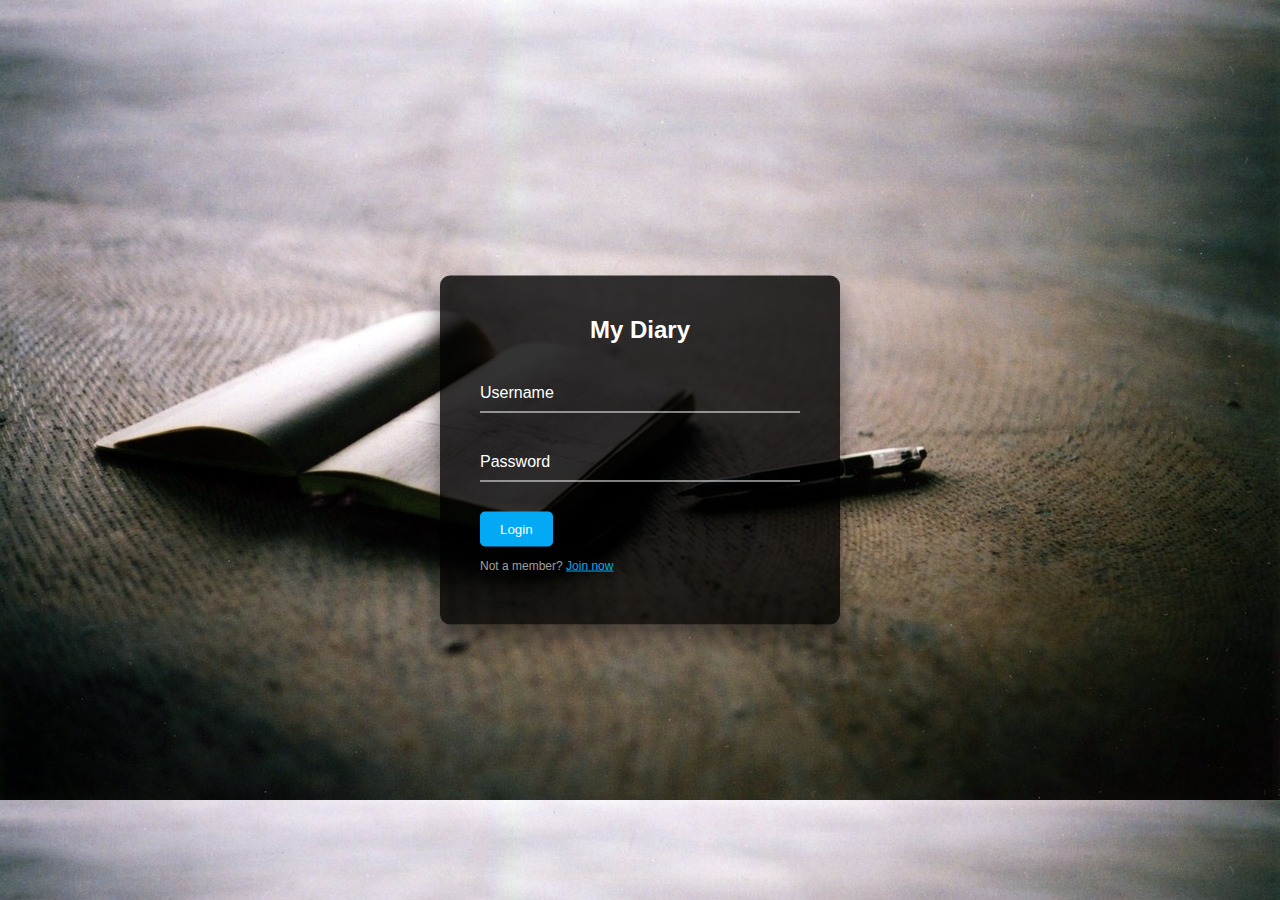
==== UI/templates/index.html @ f1627063 "add login page" ====
<!DOCTYPE html>
<html lang="en">

<head>
    <meta charset="UTF-8">
    <meta name="viewport" content="width=device-width, initial-scale=1.0">
    <meta http-equiv="X-UA-Compatible" content="ie=edge">
    <title>MyDiary | Login</title>

    <link rel="stylesheet" href="../css/style.css">
</head>

<body>
    <div class="box">
        <h2>My Diary</h2>
        <form id="login" method="post" action="#">
            <div class="inputBox">
                <input type="text" name="username" required="required" />
                <label>Username</label>
            </div>
            <div class="inputBox">
                <input type="password" name="password" required="required"/>
                <label>Password</label>
            </div>
            <input type="submit" name="login_button" value="Login"/>

            <p class="link">Not a member?
                <a href="#">Join now</a>
            </p>
        </form>
    </div>
</body>

</html>
---- UI/css/style.css ----
body{
    margin: 0;
    padding: 0;
    font-family: sans-serif;
    background: url(../images/background_image.jpg);
    background-size: cover;
}
.box{
    position: absolute;
    top: 50%;
    left: 50%;
    transform: translate(-50%,-50%);
    width: 400px;
    padding: 40px;
    background: rgba(0, 0, 0, .8);
    box-sizing: border-box;
    box-shadow: 0 15px 25px rgba(0, 0, 0, .5);
    border-radius: 10px;
}
.box h2{
    margin: 0 0 30px;
    padding: 0;
    color: #fff;
    text-align: center;
}
.box .inputBox{
    position: relative;
}
.box .inputBox input{
    width: 100%;
    padding: 10px 0;
    font-size: 16px;
    color: #fff;
    margin-bottom: 30px;
    border: none;
    border-bottom: 1px solid #fff;
    outline: none;
    background: transparent;
}
.box .inputBox label{
    position: absolute;
    top: 0;
    left: 0;
    padding: 10px 0;
    font-size: 16px;
    color: #fff;
    pointer-events: none;
    transition: .5s;
}
.box .inputBox input:focus ~ label{
    top: -18px;
    left: 0;
    color: #03a9f4;
    font-size: 12px;
}
.box input[type="submit"]{
    background: transparent;
    border: none;
    outline: none;
    color: #fff;
    background: #03a9f4;
    padding: 10px 20px;
    cursor: pointer;
    border-radius: 5px;
}
.box .link{
    color: rgba(255, 255, 255, 0.623);
    font-size: 12px;
}
.box .link a{
    color: #03a9f4;
    font-size: 12px;
}
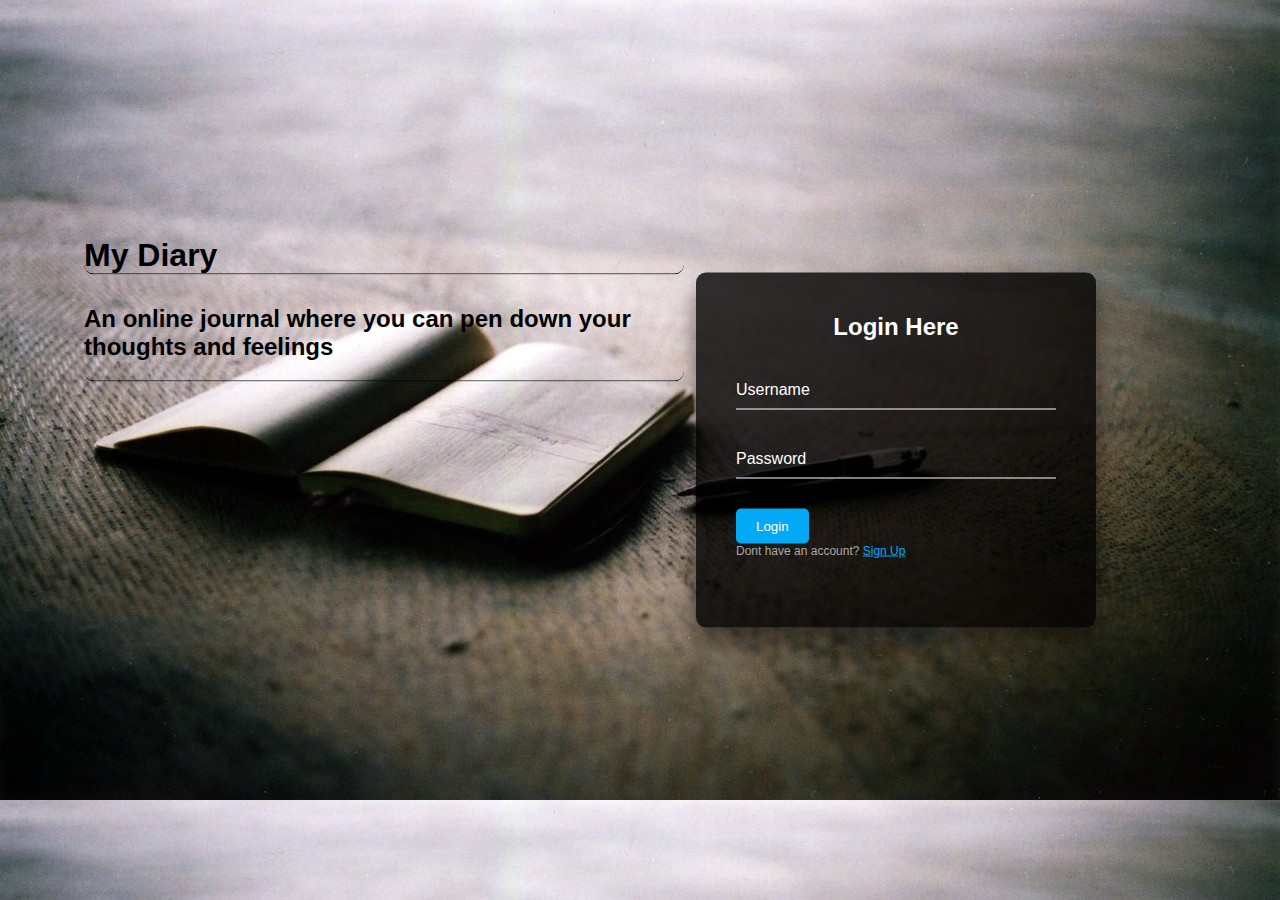
==== commit 3c0b0374: "add homepage" ====
--- a/UI/templates/index.html
+++ b/UI/templates/index.html
@@ -10,22 +10,28 @@
     <link rel="stylesheet" href="../css/style.css">
 </head>
 
-<body>
-    <div class="box">
-        <h2>My Diary</h2>
-        <form id="login" method="post" action="#">
+<body class="signup">
+    <div class="login-menu">
+        <h1>My Diary</h1>
+        <div class="contents">
+            <h2>An online journal where you can pen down your thoughts and feelings</h2>
+        </div>
+    </div>
+    <div class="signup-box">
+        <h2>Login Here</h2>
+        <form id="login" method="post" action="home.html">
             <div class="inputBox">
                 <input type="text" name="username" required="required" />
                 <label>Username</label>
             </div>
             <div class="inputBox">
-                <input type="password" name="password" required="required"/>
+                <input type="password" name="password" required="required" />
                 <label>Password</label>
             </div>
-            <input type="submit" name="login_button" value="Login"/>
+            <input type="submit" name="login_button" value="Login" />
 
-            <p class="link">Not a member?
-                <a href="#">Join now</a>
+            <p class="link">Dont have an account?
+                <a href="signup.html">Sign Up</a>
             </p>
         </form>
     </div>
--- a/UI/css/style.css
+++ b/UI/css/style.css
@@ -1,32 +1,40 @@
-body{
+/*SignUp and login pages*/
+.signup{
     margin: 0;
     padding: 0;
     font-family: sans-serif;
     background: url(../images/background_image.jpg);
     background-size: cover;
 }
-.box{
+.signup-box{
     position: absolute;
     top: 50%;
-    left: 50%;
+    left: 70%;
     transform: translate(-50%,-50%);
     width: 400px;
     padding: 40px;
-    background: rgba(0, 0, 0, .8);
+    background: rgba(0, 0, 0, 0.8);
     box-sizing: border-box;
     box-shadow: 0 15px 25px rgba(0, 0, 0, .5);
     border-radius: 10px;
 }
-.box h2{
-    margin: 0 0 30px;
-    padding: 0;
-    color: #fff;
-    text-align: center;
-}
-.box .inputBox{
+.signup-box h2{
+    margin: 0 0 30px;
+    padding: 0;
+    color: #fff;
+    text-align: center;
+}
+.signup-box p{
+    color: rgba(255, 255, 255, 0.781);
+    text-align: center;
+    font-size: 12px;
+    margin: 0 0 30px;
+    padding: 0;
+}
+.signup-box .inputBox{
     position: relative;
 }
-.box .inputBox input{
+.signup-box .inputBox input{
     width: 100%;
     padding: 10px 0;
     font-size: 16px;
@@ -37,7 +45,7 @@
     outline: none;
     background: transparent;
 }
-.box .inputBox label{
+.signup-box .inputBox label{
     position: absolute;
     top: 0;
     left: 0;
@@ -47,13 +55,13 @@
     pointer-events: none;
     transition: .5s;
 }
-.box .inputBox input:focus ~ label{
+.signup-box .inputBox input:focus ~ label{
     top: -18px;
     left: 0;
     color: #03a9f4;
     font-size: 12px;
 }
-.box input[type="submit"]{
+.signup-box input[type="submit"]{
     background: transparent;
     border: none;
     outline: none;
@@ -63,11 +71,214 @@
     cursor: pointer;
     border-radius: 5px;
 }
-.box .link{
+.signup-box .link{
     color: rgba(255, 255, 255, 0.623);
     font-size: 12px;
-}
-.box .link a{
+    text-align: left
+}
+.signup-box .link a{
     color: #03a9f4;
     font-size: 12px;
-}+}
+.signup-menu{
+    position: absolute;
+    top: 26%;
+    left: 30%;
+    transform: translate(-50%,-50%);
+    width: 600px;
+    padding: 40px;
+    /*background: rgba(0, 0, 0, .3);
+    box-sizing: border-box;
+    box-shadow: 0 15px 25px rgba(0, 0, 0, .5);*/
+    border-radius: 10px;
+}
+.signup-menu h1{
+    margin: 0 0 30px;
+    padding: 0;
+    color: rgb(0, 0, 0);
+    border-radius: 10px;
+    border-bottom: 1px solid #000;
+}
+.signup-menu .contents{
+    margin: 0 0 30px;
+    padding: 0;
+    color: rgb(0, 0, 0);
+    border-radius: 10px;
+    border-bottom: 1px solid #000;
+}
+
+.login-menu{
+    position: absolute;
+    top: 36%;
+    left: 30%;
+    transform: translate(-50%,-50%);
+    width: 600px;
+    padding: 40px;
+    /*background: rgba(0, 0, 0, .3);
+    box-sizing: border-box;
+    box-shadow: 0 15px 25px rgba(0, 0, 0, .5);*/
+    border-radius: 10px;
+}
+.login-menu h1{
+    margin: 0 0 30px;
+    padding: 0;
+    color: rgb(0, 0, 0);
+    text-align: left;
+    border-radius: 10px;
+    border-bottom: 1px solid #000;
+}
+.login-menu .contents{
+    margin: 0 0 30px;
+    padding: 0;
+    color: rgb(0, 0, 0);
+    border-radius: 10px;
+    border-bottom: 1px solid #000;
+}
+
+/*Home page*/
+/*Global*/
+.home{
+    font-family: sans-serif;
+    padding: 0;
+    margin: 0;
+    font-size: 15px;
+    line-height: 1.5;
+    background: url(../images/background_image2.jpg) no-repeat;
+    /*background-color: #f4f4f4;*/
+}
+.container{
+    width: 80%;
+    margin: auto;
+    overflow: hidden;
+}
+
+/*Header*/
+header{
+    background: rgba(72, 76, 78, 0.8);
+    color: #fff;
+    padding-top: 30px;
+    min-height: 70px;
+    border-bottom: 3px solid #03a9f4;
+}
+header a{
+    color: #fff;
+    text-decoration: none;
+    text-transform: uppercase;
+    font-size: 16px;
+}
+header ul{
+    margin: 0;
+    padding: 0;
+}
+header li{
+    float: left;
+    display: inline;
+    padding: 0 20px 0 20px;
+}
+header #branding{
+    float: left;
+}
+header #branding h1{
+    margin: 0;
+}
+header nav{
+    float: right;
+    margin-top: 10px;
+}
+header .highlight, header .current a{
+    color: #03a9f4;
+    font-weight: bold;
+}
+header a:hover{
+    color: #cccccc;
+    font-weight: bold;
+}
+
+#entries{
+    color: rgba(255, 255, 255, 0.664);
+    text-align: left;
+    position: absolute;
+    top: 50%;
+    left: 57%;
+    transform: translate(-50%,-50%);
+    width: 850px;
+    padding: 40px;
+    background: rgba(17, 17, 17, 0.8);
+    box-sizing: border-box;
+    box-shadow: 0 15px 25px rgba(0, 0, 0, .5);
+    border-radius: 10px;
+}
+#entries h1{
+    margin: 0 0 30px;
+    padding: 0;
+    color: #fff;
+    text-align: left;
+    font-size: 40px;
+}
+#entries ul{
+    margin: 0;
+    padding: 0;
+    list-style-type: none;
+    height:200px;
+    width:100%;
+    overflow:hidden;
+    overflow-y:scroll;
+}
+#entries li{
+    width: 100%;
+    padding: 10px 0;
+    font-size: 16px;
+    color: #fff;
+    margin-top: 10px;
+    margin-bottom: 10px;
+    border: none;
+    border-bottom: 1px solid #fff;
+    outline: none;
+}
+#entries a{
+    color: rgba(162, 218, 255, 0.747);
+    text-align: center;
+    text-decoration: none;
+}
+#entries a:hover{
+    color: #ffffff;
+    font-weight: bold;
+}
+
+footer{
+    position: fixed;
+    left: 0;
+    bottom: 0;
+    width: 100%;
+    padding: 0px;
+    margin-top: 20px;
+    color: #000;
+    background-color: #cccccca9;
+    text-align: center;
+}
+
+/*Sidebar*/
+.sidebar{
+    color: rgba(255, 255, 255, 0.664);
+    text-align: center;
+    position: absolute;
+    top: 28%;
+    left: 18%;
+    transform: translate(-50%,-50%);
+    width: 200px;
+    padding: 40px;
+    background: rgba(17, 17, 17, 0.8);
+    box-sizing: border-box;
+    box-shadow: 0 15px 25px rgba(0, 0, 0, .5);
+    border-radius: 10px;
+}
+.sidebar input[type="submit"]{
+    background: transparent;
+    border: none;
+    outline: none;
+    color: #fff;
+    background: #03a9f4;
+    padding: 10px 20px;
+    cursor: pointer;
+    border-radius: 5px;
+}
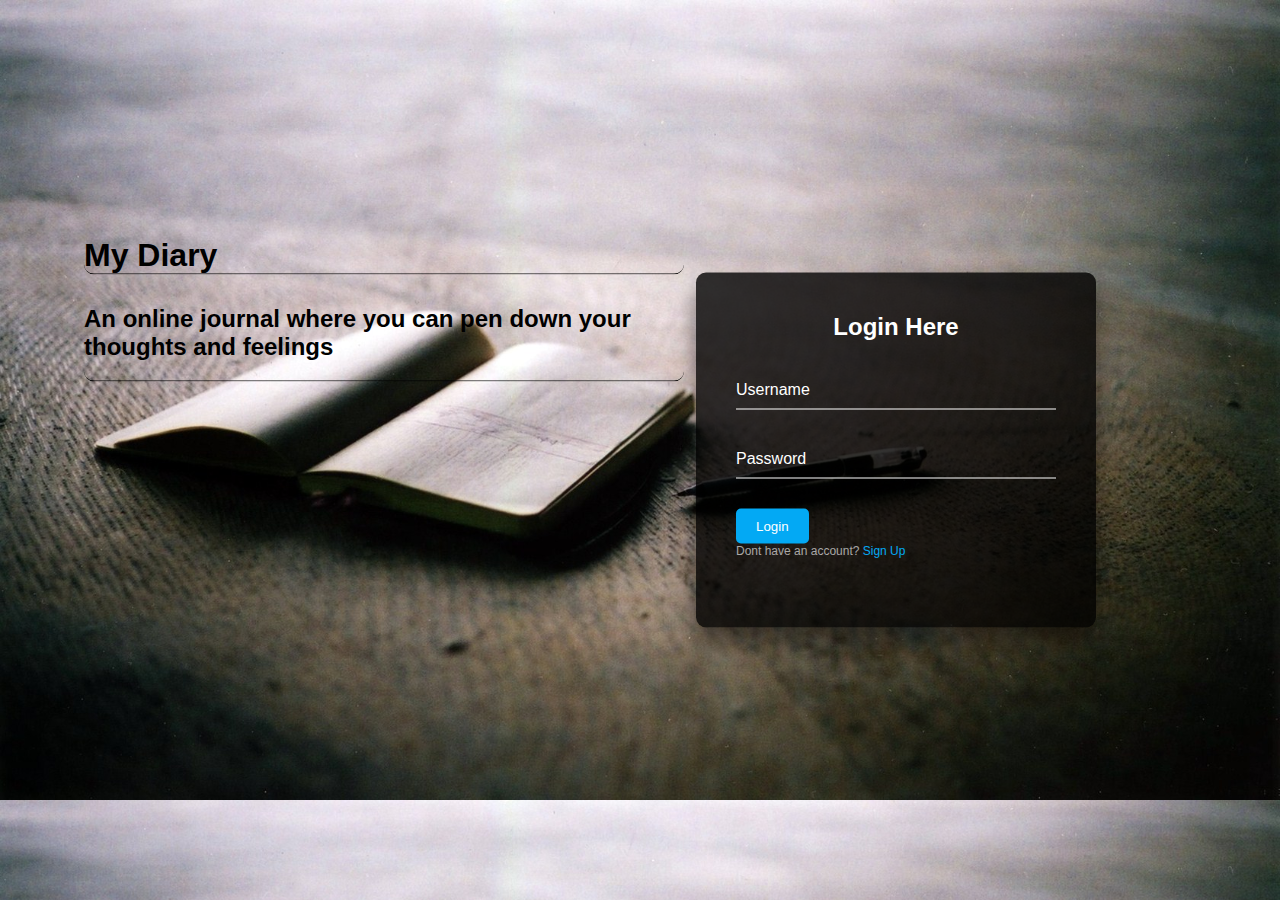
==== commit d0f1b9cd: "add profile page" ====
--- a/UI/templates/index.html
+++ b/UI/templates/index.html
@@ -8,6 +8,7 @@
     <title>MyDiary | Login</title>
 
     <link rel="stylesheet" href="../css/style.css">
+    <script src="../js/dynamic.js"></script>
 </head>
 
 <body class="signup">
--- a/UI/css/style.css
+++ b/UI/css/style.css
@@ -1,3 +1,55 @@
+/*Global*/
+.home{
+    font-family: sans-serif;
+    padding: 0;
+    margin: 0;
+    font-size: 15px;
+    line-height: 1.5;
+    background: url(../images/background_image2.jpg) no-repeat;
+    /*background-color: #f4f4f4;*/
+}
+.container{
+    width: 80%;
+    margin: auto;
+    overflow: hidden;
+}
+input[type="submit"]{
+    background: transparent;
+    border: none;
+    outline: none;
+    color: #fff;
+    background: #03a9f4;
+    padding: 10px 20px;
+    cursor: pointer;
+    border-radius: 5px;
+}
+a{
+    color: rgb(103, 194, 247);
+    text-align: left;
+    text-decoration: none;
+    margin: 0 0 30px;
+}
+a:hover{
+    color: #ffffff;
+}
+button{
+    background: transparent;
+    border: none;
+    outline: none;
+    color: #fff;
+    background: #03a9f4;
+    padding: 10px 20px;
+    cursor: pointer;
+    border-radius: 5px;
+    margin: 0 0 30px;
+}
+button a{
+    color: rgb(217, 237, 248);
+    text-align: left;
+    text-decoration: none;
+    margin: 0 0 30px;
+}
+
 /*SignUp and login pages*/
 .signup{
     margin: 0;
@@ -136,25 +188,9 @@
 }
 
 /*Home page*/
-/*Global*/
-.home{
-    font-family: sans-serif;
-    padding: 0;
-    margin: 0;
-    font-size: 15px;
-    line-height: 1.5;
-    background: url(../images/background_image2.jpg) no-repeat;
-    /*background-color: #f4f4f4;*/
-}
-.container{
-    width: 80%;
-    margin: auto;
-    overflow: hidden;
-}
-
 /*Header*/
 header{
-    background: rgba(72, 76, 78, 0.8);
+    background: rgba(17, 17, 17, 0.8);
     color: #fff;
     padding-top: 30px;
     min-height: 70px;
@@ -194,7 +230,8 @@
     font-weight: bold;
 }
 
-#entries{
+/*home page*/
+.entries{
     color: rgba(255, 255, 255, 0.664);
     text-align: left;
     position: absolute;
@@ -203,19 +240,19 @@
     transform: translate(-50%,-50%);
     width: 850px;
     padding: 40px;
-    background: rgba(17, 17, 17, 0.8);
-    box-sizing: border-box;
-    box-shadow: 0 15px 25px rgba(0, 0, 0, .5);
-    border-radius: 10px;
-}
-#entries h1{
+    background: rgba(72, 76, 78, 0.8);
+    box-sizing: border-box;
+    box-shadow: 0 15px 25px rgba(0, 0, 0, .5);
+    border-radius: 10px;
+}
+.entries h1{
     margin: 0 0 30px;
     padding: 0;
     color: #fff;
     text-align: left;
     font-size: 40px;
 }
-#entries ul{
+.entries ul{
     margin: 0;
     padding: 0;
     list-style-type: none;
@@ -224,7 +261,7 @@
     overflow:hidden;
     overflow-y:scroll;
 }
-#entries li{
+.entries li{
     width: 100%;
     padding: 10px 0;
     font-size: 16px;
@@ -235,16 +272,156 @@
     border-bottom: 1px solid #fff;
     outline: none;
 }
-#entries a{
+.entries a{
     color: rgba(162, 218, 255, 0.747);
     text-align: center;
     text-decoration: none;
 }
-#entries a:hover{
+.entries a:hover{
     color: #ffffff;
     font-weight: bold;
 }
 
+/*Home page Sidebar*/
+.sidebar{
+    color: rgba(255, 255, 255, 0.664);
+    text-align: center;
+    position: absolute;
+    top: 33%;
+    left: 18%;
+    transform: translate(-50%,-50%);
+    width: 200px;
+    padding: 40px;
+    background: rgba(72, 76, 78, 0.8);
+    box-sizing: border-box;
+    box-shadow: 0 15px 25px rgba(0, 0, 0, .5);
+    border-radius: 10px;
+}
+
+/*Entry contents page*/
+.entry-contents{
+    color: rgba(255, 255, 255, 0.664);
+    text-align: center;
+    position: absolute;
+    top: 50%;
+    left: 57%;
+    transform: translate(-50%,-50%);
+    width: 850px;
+    padding: 40px;
+    background: rgba(72, 76, 78, 0.8);
+    box-sizing: border-box;
+    box-shadow: 0 15px 25px rgba(0, 0, 0, .5);
+    border-radius: 10px;
+}
+.entry-contents h1{
+    margin: 0 0 20px;
+    padding: 0;
+    color: #fff;
+    text-align: center;
+    font-size: 30px;
+}
+.entry-contents p{
+    padding: 0;
+    color: rgba(255, 255, 255, 0.856);
+    text-align: center;
+}
+
+/*Entry contents Sidebar*/
+.sidebar-entry-contents{
+    color: rgba(255, 255, 255, 0.664);
+    text-align: center;
+    position: absolute;
+    top: 35%;
+    left: 18%;
+    transform: translate(-50%,-50%);
+    width: 200px;
+    padding: 40px;
+    background: rgba(72, 76, 78, 0.8);
+    box-sizing: border-box;
+    box-shadow: 0 15px 25px rgba(0, 0, 0, .5);
+    border-radius: 10px;
+}
+
+
+/*addEntry page*/
+.add-entry{
+    color: rgba(255, 255, 255, 0.89);
+    text-align: left;
+    position: absolute;
+    top: 53%;
+    left: 57%;
+    transform: translate(-50%,-50%);
+    width: 850px;
+    padding: 20px;
+    background: rgba(72, 76, 78, 0.8);
+    box-sizing: border-box;
+    box-shadow: 0 15px 25px rgba(0, 0, 0, .5);
+    border-radius: 10px;
+}
+.add-entry .inputBox{
+    margin: 0;
+    padding: 0;
+    list-style-type: none;
+    height:280px;
+    width:100%;
+    overflow:hidden;
+    overflow-y:scroll;
+}
+.add-entry .inputBox input{
+    width: 90%;
+    padding: 10px 0;
+    font-size: 16px;
+    color: #fff;
+    margin-bottom: 30px;
+    border-bottom: 1px solid #fff;
+    outline: none;
+    background: transparent;
+}
+.add-entry .inputBox textarea{
+    width: 95%;
+    padding: 10px 0;
+    font-size: 16px;
+    color: #fff;
+    margin-bottom: 30px;
+    border-bottom: 1px solid #fff;
+    outline: none;
+    background: transparent;
+}
+
+/*Add Entry Sidebar*/
+.sidebar-addEntry{
+    color: rgba(255, 255, 255, 0.664);
+    text-align: center;
+    position: absolute;
+    top: 28%;
+    left: 18%;
+    transform: translate(-50%,-50%);
+    width: 200px;
+    padding: 40px;
+    background: rgba(72, 76, 78, 0.8);
+    box-sizing: border-box;
+    box-shadow: 0 15px 25px rgba(0, 0, 0, .5);
+    border-radius: 10px;
+}
+
+/*Profiles*/
+.profile{
+    color: rgba(255, 255, 255, 0.89);
+    text-align: center;
+    position: absolute;
+    top: 53%;
+    left: 50%;
+    transform: translate(-50%,-50%);
+    width: 850px;
+    padding: 20px;
+    background: rgba(72, 76, 78, 0.8);
+    box-sizing: border-box;
+    box-shadow: 0 15px 25px rgba(0, 0, 0, .5);
+    border-radius: 10px;
+}
+
+
+/*Footer*/
 footer{
     position: fixed;
     left: 0;
@@ -257,28 +434,3 @@
     text-align: center;
 }
 
-/*Sidebar*/
-.sidebar{
-    color: rgba(255, 255, 255, 0.664);
-    text-align: center;
-    position: absolute;
-    top: 28%;
-    left: 18%;
-    transform: translate(-50%,-50%);
-    width: 200px;
-    padding: 40px;
-    background: rgba(17, 17, 17, 0.8);
-    box-sizing: border-box;
-    box-shadow: 0 15px 25px rgba(0, 0, 0, .5);
-    border-radius: 10px;
-}
-.sidebar input[type="submit"]{
-    background: transparent;
-    border: none;
-    outline: none;
-    color: #fff;
-    background: #03a9f4;
-    padding: 10px 20px;
-    cursor: pointer;
-    border-radius: 5px;
-}
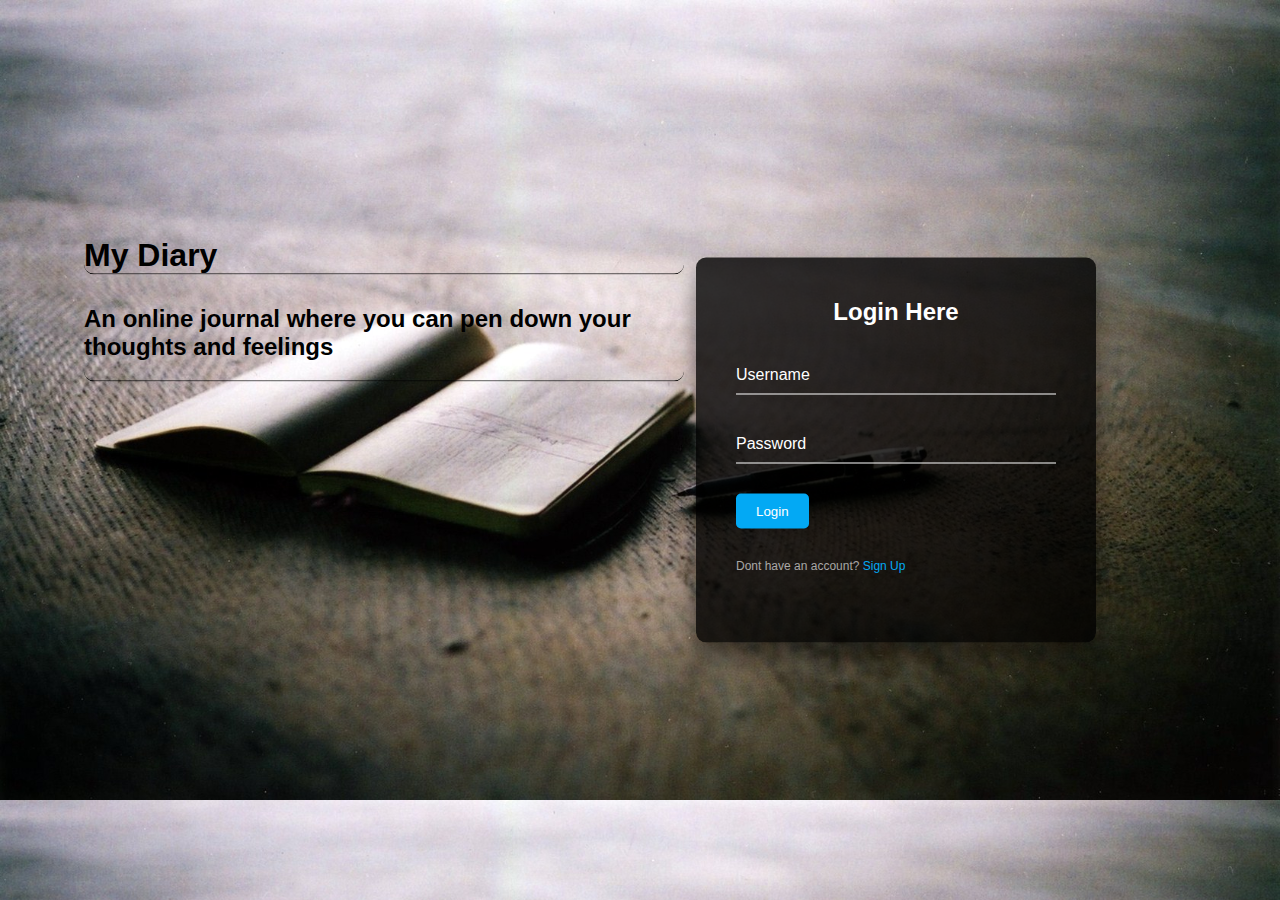
==== commit 3a864afc: "fix form action links" ====
--- a/UI/templates/index.html
+++ b/UI/templates/index.html
@@ -29,7 +29,8 @@
                 <input type="password" name="password" required="required" />
                 <label>Password</label>
             </div>
-            <input type="submit" name="login_button" value="Login" />
+            <!--<input type="submit" name="login_button" value="Login"/>-->
+            <button><a href="home.html"></a>Login</button>
 
             <p class="link">Dont have an account?
                 <a href="signup.html">Sign Up</a>
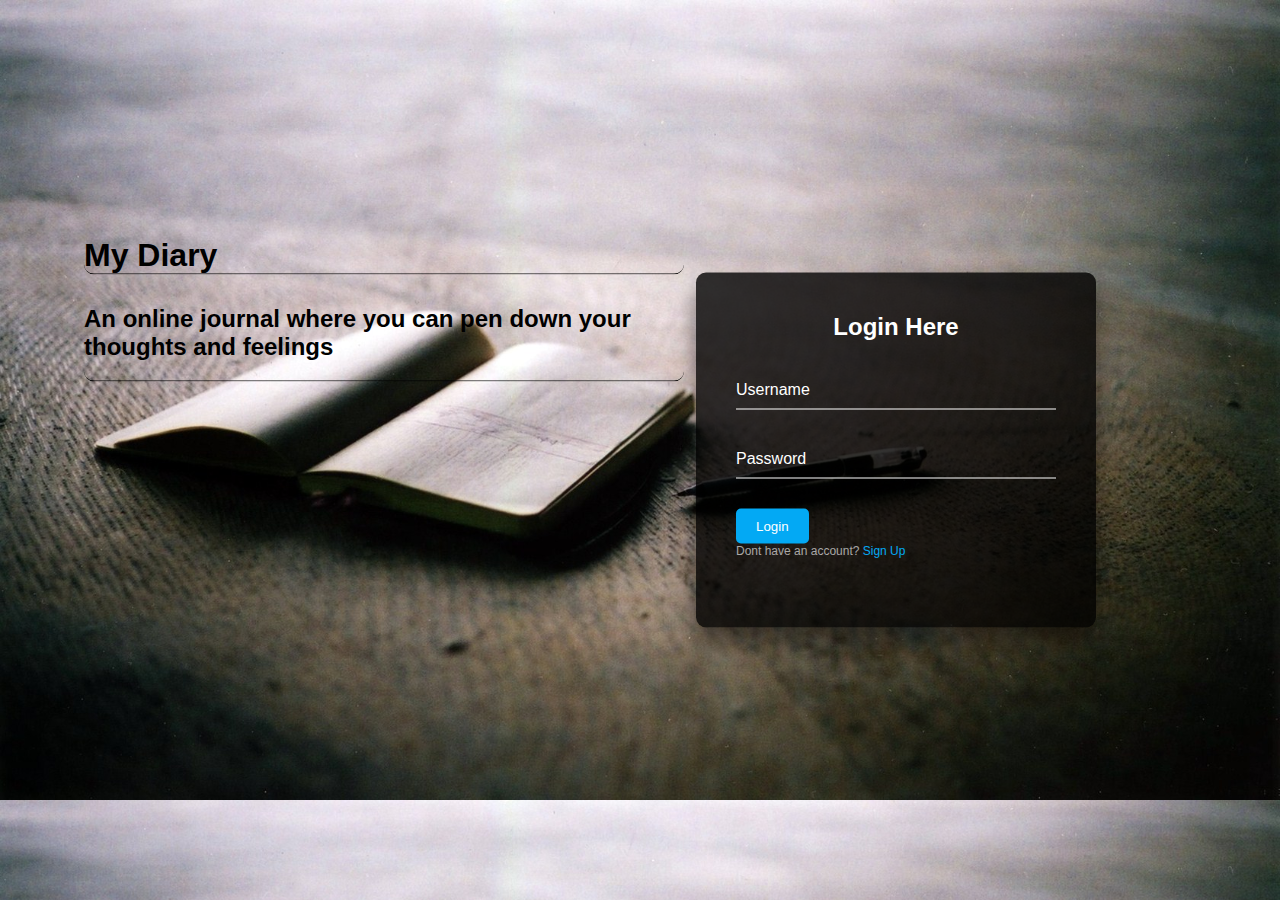
==== commit 6c408836: "remove post method from remaining forms" ====
--- a/UI/templates/index.html
+++ b/UI/templates/index.html
@@ -20,7 +20,7 @@
     </div>
     <div class="signup-box">
         <h2>Login Here</h2>
-        <form id="login" method="post" action="home.html">
+        <form id="login" action="home.html">
             <div class="inputBox">
                 <input type="text" name="username" required="required" />
                 <label>Username</label>
@@ -29,8 +29,7 @@
                 <input type="password" name="password" required="required" />
                 <label>Password</label>
             </div>
-            <!--<input type="submit" name="login_button" value="Login"/>-->
-            <button><a href="home.html"></a>Login</button>
+            <input type="submit" name="login_button" value="Login"/>
 
             <p class="link">Dont have an account?
                 <a href="signup.html">Sign Up</a>
